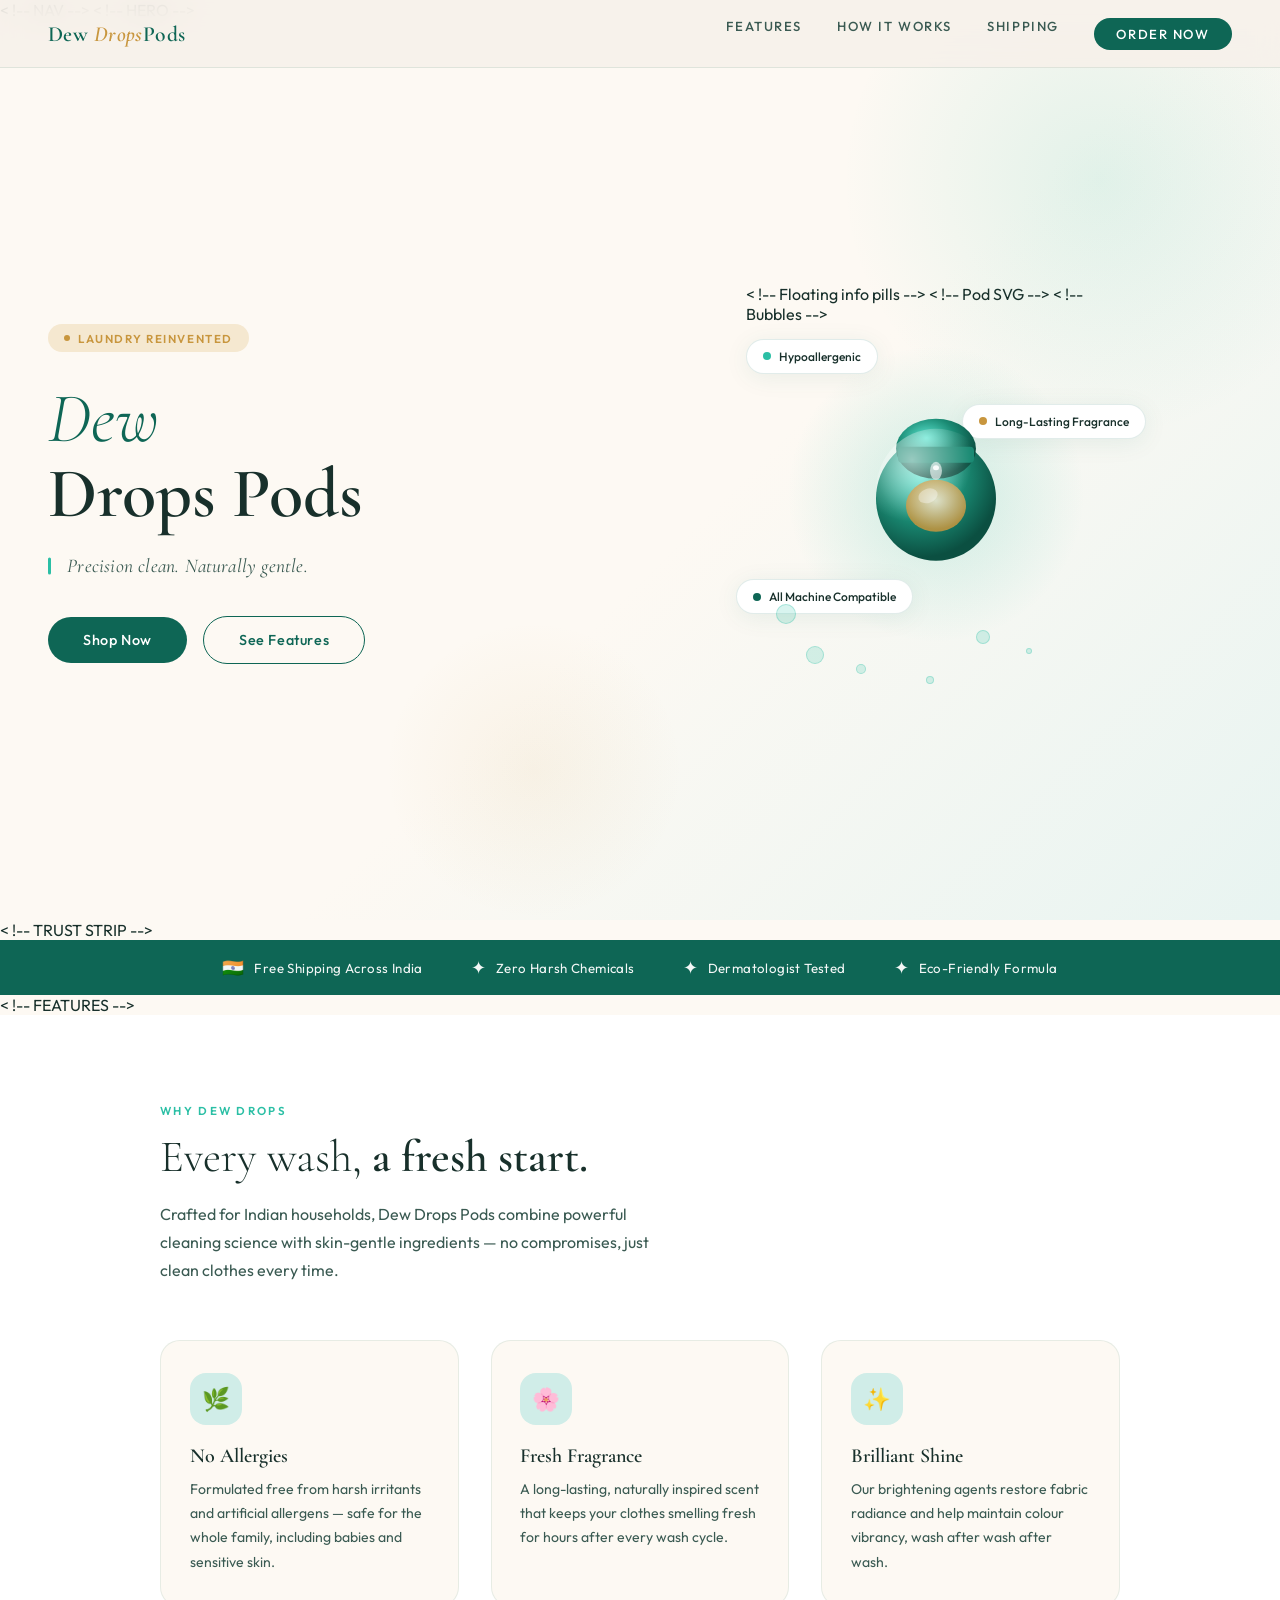
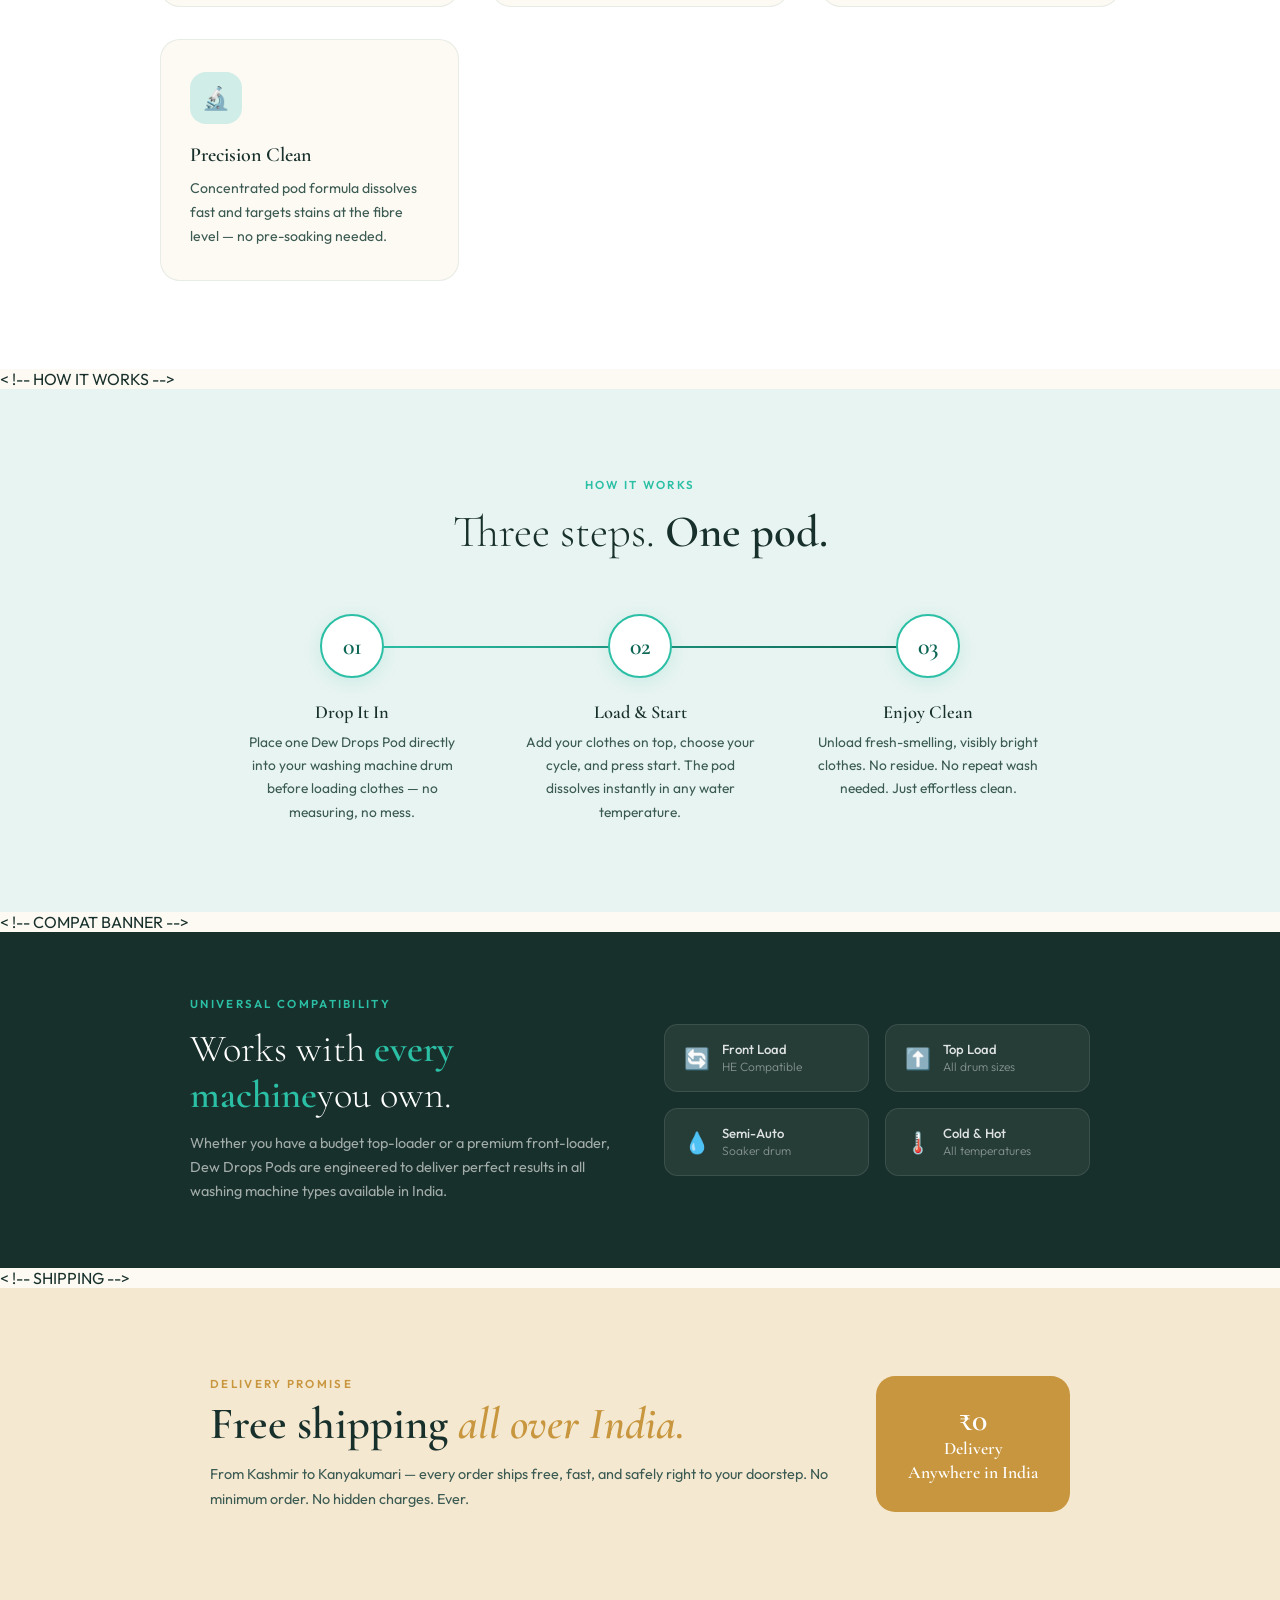
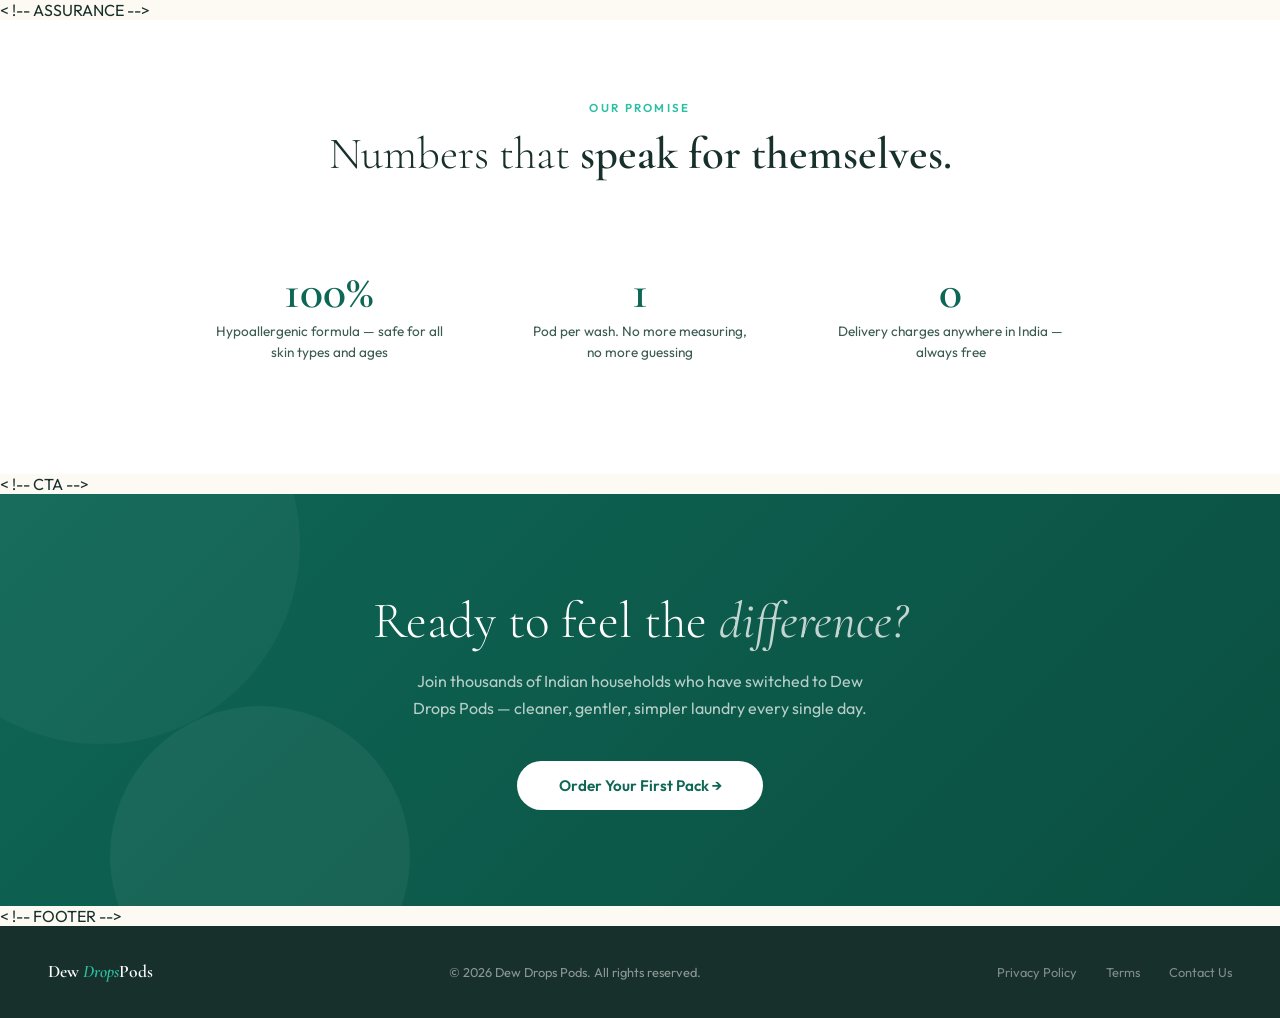
==== index_old.html @ c80f3c44 "feat: initial commit" ====
<!DOCTYPE html>
<html lang="en">

<head>
    <meta charset="UTF-8" />
    <meta name="viewport" content="width=device-width, initial-scale=1.0" />
    <title>Dew Drops Pods — Precision Clean. Naturally Gentle.</title>
    <link rel="preconnect" href="https://fonts.googleapis.com" />
    <link rel="preconnect" href="https://fonts.gstatic.com" crossorigin />
    <link
        href="https://fonts.googleapis.com/css2?family=Cormorant+Garamond:ital,wght@0,300;0,400;0,600;1,300;1,400&family=Outfit:wght@300;400;500;600&display=swap"
        rel="stylesheet" />
    <style>
        *,
        *::before,
        *::after {
            box-sizing: border-box;
            margin: 0;
            padding: 0;
        }

        :root {
            --teal: #0e6655;
            --teal-mid: #1a8a73;
            --teal-lt: #d0ede8;
            --aqua: #2bbfa5;
            --cream: #f6f1ea;
            --warm: #fdf9f3;
            --gold: #c8963e;
            --gold-lt: #f5e8d0;
            --ink: #18302b;
            --ink-mid: #3a5a52;
            --mist: #e8f4f1;
            --white: #ffffff;
            --serif: 'Cormorant Garamond', Georgia, serif;
            --sans: 'Outfit', sans-serif;
        }

        html {
            scroll-behavior: smooth;
        }

        body {
            font-family: var(--sans);
            background: var(--warm);
            color: var(--ink);
            overflow-x: hidden;
        }

        /* ── NAV ── */
        nav {
            position: fixed;
            top: 0;
            left: 0;
            right: 0;
            z-index: 100;
            display: flex;
            align-items: center;
            justify-content: space-between;
            padding: 1.1rem 3rem;
            background: rgba(246, 241, 234, 0.88);
            backdrop-filter: blur(14px);
            border-bottom: 1px solid rgba(14, 102, 85, 0.1);
        }

        .nav-logo {
            font-family: var(--serif);
            font-size: 1.35rem;
            font-weight: 600;
            color: var(--teal);
            letter-spacing: 0.02em;
        }

        .nav-logo span {
            color: var(--gold);
            font-style: italic;
        }

        .nav-links {
            display: flex;
            gap: 2.2rem;
        }

        .nav-links a {
            font-size: 0.82rem;
            font-weight: 500;
            letter-spacing: 0.12em;
            text-transform: uppercase;
            color: var(--ink-mid);
            text-decoration: none;
            transition: color 0.2s;
        }

        .nav-links a:hover {
            color: var(--teal);
        }

        .nav-cta {
            background: var(--teal);
            color: var(--white) !important;
            padding: 0.5rem 1.4rem;
            border-radius: 2rem;
            transition: background 0.2s !important;
        }

        .nav-cta:hover {
            background: var(--teal-mid) !important;
            color: var(--white) !important;
        }

        /* ── HERO ── */
        .hero {
            min-height: 100vh;
            display: grid;
            grid-template-columns: 1fr 1fr;
            align-items: center;
            padding: 7rem 3rem 4rem;
            position: relative;
            overflow: hidden;
            background: linear-gradient(135deg, var(--warm) 55%, var(--mist) 100%);
        }

        .hero-bg-circle {
            position: absolute;
            border-radius: 50%;
            pointer-events: none;
        }

        .hero-bg-circle.c1 {
            width: 520px;
            height: 520px;
            right: -80px;
            top: -100px;
            background: radial-gradient(circle, rgba(43, 191, 165, 0.13) 0%, transparent 70%);
        }

        .hero-bg-circle.c2 {
            width: 300px;
            height: 300px;
            left: 30%;
            bottom: 0;
            background: radial-gradient(circle, rgba(200, 150, 62, 0.08) 0%, transparent 70%);
        }

        .hero-left {
            z-index: 2;
        }

        .hero-badge {
            display: inline-flex;
            align-items: center;
            gap: 0.5rem;
            background: var(--gold-lt);
            color: var(--gold);
            font-size: 0.72rem;
            font-weight: 600;
            letter-spacing: 0.14em;
            text-transform: uppercase;
            padding: 0.4rem 1rem;
            border-radius: 2rem;
            margin-bottom: 1.8rem;
        }

        .hero-badge::before {
            content: '';
            display: block;
            width: 6px;
            height: 6px;
            border-radius: 50%;
            background: var(--gold);
        }

        .hero-title {
            font-family: var(--serif);
            font-size: clamp(3.4rem, 5.5vw, 5rem);
            font-weight: 300;
            line-height: 1.07;
            color: var(--ink);
            margin-bottom: 0.5rem;
        }

        .hero-title em {
            font-style: italic;
            color: var(--teal);
        }

        .hero-title .brand-word {
            display: block;
            font-weight: 600;
            color: var(--ink);
        }

        .hero-tagline {
            font-family: var(--serif);
            font-size: 1.22rem;
            font-style: italic;
            color: var(--ink-mid);
            margin: 1.4rem 0 2.4rem;
            letter-spacing: 0.01em;
            position: relative;
            padding-left: 1.2rem;
        }

        .hero-tagline::before {
            content: '';
            position: absolute;
            left: 0;
            top: 50%;
            transform: translateY(-50%);
            width: 3px;
            height: 70%;
            background: var(--aqua);
            border-radius: 2px;
        }

        .hero-actions {
            display: flex;
            gap: 1rem;
            align-items: center;
            flex-wrap: wrap;
        }

        .btn-primary {
            background: var(--teal);
            color: var(--white);
            padding: 0.85rem 2.2rem;
            border-radius: 3rem;
            font-size: 0.9rem;
            font-weight: 500;
            letter-spacing: 0.04em;
            text-decoration: none;
            border: none;
            cursor: pointer;
            transition: background 0.22s, transform 0.18s;
            display: inline-block;
        }

        .btn-primary:hover {
            background: var(--teal-mid);
            transform: translateY(-2px);
        }

        .btn-outline {
            background: transparent;
            color: var(--teal);
            padding: 0.85rem 2.2rem;
            border-radius: 3rem;
            font-size: 0.9rem;
            font-weight: 500;
            letter-spacing: 0.04em;
            text-decoration: none;
            border: 1.5px solid var(--teal);
            cursor: pointer;
            transition: background 0.22s, color 0.22s;
            display: inline-block;
        }

        .btn-outline:hover {
            background: var(--teal);
            color: var(--white);
        }

        /* Pod visual */
        .hero-right {
            z-index: 2;
            display: flex;
            justify-content: center;
            align-items: center;
            position: relative;
        }

        .pod-scene {
            position: relative;
            width: 380px;
            height: 420px;
        }

        .pod-glow {
            position: absolute;
            width: 300px;
            height: 300px;
            left: 50%;
            top: 50%;
            transform: translate(-50%, -50%);
            background: radial-gradient(circle, rgba(43, 191, 165, 0.22) 0%, transparent 70%);
            border-radius: 50%;
            animation: pulseGlow 3.5s ease-in-out infinite;
        }

        @keyframes pulseGlow {

            0%,
            100% {
                transform: translate(-50%, -50%) scale(1);
                opacity: 0.7;
            }

            50% {
                transform: translate(-50%, -50%) scale(1.15);
                opacity: 1;
            }
        }

        .pod-main {
            position: absolute;
            left: 50%;
            top: 50%;
            transform: translate(-50%, -52%);
            width: 160px;
            height: 160px;
            animation: floatPod 4s ease-in-out infinite;
        }

        @keyframes floatPod {

            0%,
            100% {
                transform: translate(-50%, -52%) translateY(0);
            }

            50% {
                transform: translate(-50%, -52%) translateY(-16px);
            }
        }

        /* SVG pod */
        .pod-svg {
            width: 160px;
            height: 160px;
        }

        /* Bubbles */
        .bubble {
            position: absolute;
            border-radius: 50%;
            background: rgba(43, 191, 165, 0.18);
            border: 1px solid rgba(43, 191, 165, 0.3);
            animation: rise linear infinite;
        }

        @keyframes rise {
            0% {
                transform: translateY(0) scale(1);
                opacity: 0.7;
            }

            100% {
                transform: translateY(-280px) scale(0.3);
                opacity: 0;
            }
        }

        .b1 {
            width: 18px;
            height: 18px;
            left: 60px;
            bottom: 40px;
            animation-duration: 3.8s;
            animation-delay: 0s;
        }

        .b2 {
            width: 10px;
            height: 10px;
            left: 110px;
            bottom: 30px;
            animation-duration: 4.5s;
            animation-delay: 1.1s;
        }

        .b3 {
            width: 14px;
            height: 14px;
            left: 230px;
            bottom: 60px;
            animation-duration: 3.2s;
            animation-delay: 0.6s;
        }

        .b4 {
            width: 8px;
            height: 8px;
            left: 180px;
            bottom: 20px;
            animation-duration: 5s;
            animation-delay: 1.8s;
        }

        .b5 {
            width: 20px;
            height: 20px;
            left: 30px;
            bottom: 80px;
            animation-duration: 4.1s;
            animation-delay: 2.3s;
        }

        .b6 {
            width: 6px;
            height: 6px;
            left: 280px;
            bottom: 50px;
            animation-duration: 3.6s;
            animation-delay: 0.4s;
        }

        /* Floating pills */
        .hero-pill {
            position: absolute;
            background: var(--white);
            border: 1px solid rgba(14, 102, 85, 0.12);
            border-radius: 1.5rem;
            padding: 0.55rem 1rem;
            display: flex;
            align-items: center;
            gap: 0.5rem;
            font-size: 0.75rem;
            font-weight: 500;
            color: var(--ink);
            box-shadow: 0 4px 24px rgba(14, 102, 85, 0.08);
            white-space: nowrap;
            animation: floatPill 5s ease-in-out infinite;
        }

        @keyframes floatPill {

            0%,
            100% {
                transform: translateY(0);
            }

            50% {
                transform: translateY(-8px);
            }
        }

        .hero-pill .dot {
            width: 8px;
            height: 8px;
            border-radius: 50%;
            flex-shrink: 0;
        }

        .pill-1 {
            top: 55px;
            left: 0;
            animation-delay: 0s;
        }

        .pill-2 {
            top: 120px;
            right: -20px;
            animation-delay: 1.5s;
        }

        .pill-3 {
            bottom: 90px;
            left: -10px;
            animation-delay: 0.8s;
        }

        /* ── TRUST STRIP ── */
        .trust-strip {
            background: var(--teal);
            color: var(--white);
            padding: 1rem 3rem;
            display: flex;
            align-items: center;
            justify-content: center;
            gap: 3rem;
            flex-wrap: wrap;
        }

        .trust-item {
            display: flex;
            align-items: center;
            gap: 0.6rem;
            font-size: 0.83rem;
            font-weight: 400;
            letter-spacing: 0.03em;
            opacity: 0.95;
        }

        .trust-icon {
            font-size: 1.1rem;
        }

        /* ── SECTION BASE ── */
        section {
            padding: 5.5rem 3rem;
        }

        .section-label {
            font-size: 0.72rem;
            font-weight: 600;
            letter-spacing: 0.2em;
            text-transform: uppercase;
            color: var(--aqua);
            margin-bottom: 0.9rem;
        }

        .section-title {
            font-family: var(--serif);
            font-size: clamp(2rem, 3.5vw, 3rem);
            font-weight: 300;
            line-height: 1.15;
            color: var(--ink);
            margin-bottom: 1rem;
        }

        .section-title strong {
            font-weight: 600;
        }

        .section-sub {
            font-size: 1rem;
            color: var(--ink-mid);
            line-height: 1.75;
            max-width: 520px;
        }

        .text-center {
            text-align: center;
        }

        .mx-auto {
            margin-left: auto;
            margin-right: auto;
        }

        /* ── FEATURES ── */
        .features {
            background: var(--white);
        }

        .features-grid {
            display: grid;
            grid-template-columns: repeat(auto-fit, minmax(240px, 1fr));
            gap: 2rem;
            margin-top: 3.5rem;
        }

        .feat-card {
            background: var(--warm);
            border: 1px solid rgba(14, 102, 85, 0.09);
            border-radius: 1.25rem;
            padding: 2rem 1.8rem;
            transition: transform 0.22s, box-shadow 0.22s;
        }

        .feat-card:hover {
            transform: translateY(-6px);
            box-shadow: 0 16px 40px rgba(14, 102, 85, 0.1);
        }

        .feat-icon-wrap {
            width: 52px;
            height: 52px;
            border-radius: 1rem;
            background: var(--teal-lt);
            display: flex;
            align-items: center;
            justify-content: center;
            margin-bottom: 1.2rem;
            font-size: 1.4rem;
        }

        .feat-title {
            font-family: var(--serif);
            font-size: 1.25rem;
            font-weight: 600;
            color: var(--ink);
            margin-bottom: 0.55rem;
        }

        .feat-desc {
            font-size: 0.88rem;
            color: var(--ink-mid);
            line-height: 1.72;
        }

        /* ── HOW IT WORKS ── */
        .how {
            background: var(--mist);
        }

        .steps {
            display: grid;
            grid-template-columns: repeat(3, 1fr);
            gap: 1.5rem;
            margin-top: 3.5rem;
            position: relative;
        }

        .steps::before {
            content: '';
            position: absolute;
            top: 32px;
            left: calc(16.66% + 16px);
            right: calc(16.66% + 16px);
            height: 1.5px;
            background: linear-gradient(90deg, var(--aqua), var(--teal));
            z-index: 0;
        }

        .step {
            text-align: center;
            position: relative;
            z-index: 1;
            padding: 0 1rem;
        }

        .step-num {
            width: 64px;
            height: 64px;
            border-radius: 50%;
            background: var(--white);
            border: 2px solid var(--aqua);
            display: flex;
            align-items: center;
            justify-content: center;
            margin: 0 auto 1.4rem;
            font-family: var(--serif);
            font-size: 1.5rem;
            font-weight: 600;
            color: var(--teal);
            box-shadow: 0 4px 18px rgba(43, 191, 165, 0.15);
        }

        .step-title {
            font-family: var(--serif);
            font-size: 1.15rem;
            font-weight: 600;
            color: var(--ink);
            margin-bottom: 0.5rem;
        }

        .step-desc {
            font-size: 0.86rem;
            color: var(--ink-mid);
            line-height: 1.7;
        }

        /* ── COMPAT BANNER ── */
        .compat {
            background: var(--ink);
            color: var(--white);
            padding: 4rem 3rem;
        }

        .compat-inner {
            max-width: 900px;
            margin: 0 auto;
            display: grid;
            grid-template-columns: 1fr 1fr;
            align-items: center;
            gap: 3rem;
        }

        .compat-title {
            font-family: var(--serif);
            font-size: clamp(1.8rem, 3vw, 2.6rem);
            font-weight: 300;
            line-height: 1.2;
            margin-bottom: 0.8rem;
        }

        .compat-title strong {
            color: var(--aqua);
            font-weight: 600;
        }

        .compat-sub {
            font-size: 0.9rem;
            color: rgba(255, 255, 255, 0.6);
            line-height: 1.7;
        }

        .machine-list {
            display: grid;
            grid-template-columns: 1fr 1fr;
            gap: 1rem;
        }

        .machine-item {
            background: rgba(255, 255, 255, 0.06);
            border: 1px solid rgba(255, 255, 255, 0.1);
            border-radius: 0.85rem;
            padding: 1rem 1.2rem;
            display: flex;
            align-items: center;
            gap: 0.75rem;
        }

        .machine-ico {
            font-size: 1.3rem;
        }

        .machine-name {
            font-size: 0.82rem;
            font-weight: 500;
            color: rgba(255, 255, 255, 0.85);
            line-height: 1.35;
        }

        .machine-name small {
            display: block;
            font-weight: 300;
            font-size: 0.75rem;
            color: rgba(255, 255, 255, 0.45);
        }

        /* ── SHIPPING ── */
        .shipping {
            background: var(--gold-lt);
        }

        .shipping-inner {
            max-width: 860px;
            margin: 0 auto;
            display: grid;
            grid-template-columns: 1fr auto;
            align-items: center;
            gap: 2rem;
        }

        .ship-label {
            font-size: 0.72rem;
            font-weight: 600;
            letter-spacing: 0.2em;
            text-transform: uppercase;
            color: var(--gold);
            margin-bottom: 0.5rem;
        }

        .ship-title {
            font-family: var(--serif);
            font-size: clamp(1.8rem, 3.5vw, 2.8rem);
            font-weight: 600;
            color: var(--ink);
            line-height: 1.15;
            margin-bottom: 0.7rem;
        }

        .ship-title span {
            color: var(--gold);
            font-style: italic;
        }

        .ship-desc {
            font-size: 0.9rem;
            color: var(--ink-mid);
            line-height: 1.7;
        }

        .ship-badge {
            background: var(--gold);
            color: var(--white);
            font-family: var(--serif);
            font-size: 1.1rem;
            font-weight: 600;
            padding: 1.6rem 2rem;
            border-radius: 1.2rem;
            text-align: center;
            white-space: nowrap;
            line-height: 1.4;
        }

        .ship-badge .big {
            font-size: 2rem;
            display: block;
            line-height: 1.1;
        }

        /* ── TESTIMONIAL-STYLE ASSURANCE ── */
        .assurance {
            background: var(--white);
            padding: 5rem 3rem;
        }

        .assurance-grid {
            display: grid;
            grid-template-columns: repeat(3, 1fr);
            gap: 2rem;
            margin-top: 3.5rem;
            max-width: 900px;
            margin-left: auto;
            margin-right: auto;
        }

        .assure-item {
            text-align: center;
            padding: 2rem 1.5rem;
        }

        .assure-num {
            font-family: var(--serif);
            font-size: 3rem;
            font-weight: 600;
            color: var(--teal);
            line-height: 1;
            margin-bottom: 0.3rem;
        }

        .assure-label {
            font-size: 0.85rem;
            color: var(--ink-mid);
            line-height: 1.5;
        }

        .assure-divider {
            width: 1px;
            background: rgba(14, 102, 85, 0.12);
            margin: auto;
        }

        /* ── CTA ── */
        .cta-section {
            background: linear-gradient(135deg, var(--teal) 0%, #0b4f41 100%);
            padding: 6rem 3rem;
            text-align: center;
            position: relative;
            overflow: hidden;
        }

        .cta-bg {
            position: absolute;
            border-radius: 50%;
            pointer-events: none;
        }

        .cta-bg.b1 {
            width: 400px;
            height: 400px;
            top: -150px;
            left: -100px;
            background: rgba(255, 255, 255, 0.04);
        }

        .cta-bg.b2 {
            width: 300px;
            height: 300px;
            bottom: -100px;
            right: -60px;
            background: rgba(255, 255, 255, 0.05);
        }

        .cta-section h2 {
            font-family: var(--serif);
            font-size: clamp(2rem, 4vw, 3.2rem);
            font-weight: 300;
            color: var(--white);
            margin-bottom: 1rem;
            position: relative;
        }

        .cta-section h2 em {
            font-style: italic;
            font-weight: 400;
            color: rgba(255, 255, 255, 0.75);
        }

        .cta-section p {
            font-size: 1rem;
            color: rgba(255, 255, 255, 0.7);
            max-width: 480px;
            margin: 0 auto 2.4rem;
            line-height: 1.7;
            position: relative;
        }

        .btn-white {
            background: var(--white);
            color: var(--teal);
            padding: 0.95rem 2.6rem;
            border-radius: 3rem;
            font-size: 0.95rem;
            font-weight: 600;
            text-decoration: none;
            display: inline-block;
            transition: transform 0.2s, box-shadow 0.2s;
            position: relative;
        }

        .btn-white:hover {
            transform: translateY(-3px);
            box-shadow: 0 12px 36px rgba(0, 0, 0, 0.18);
        }

        /* ── FOOTER ── */
        footer {
            background: var(--ink);
            color: rgba(255, 255, 255, 0.5);
            padding: 2.2rem 3rem;
            display: flex;
            align-items: center;
            justify-content: space-between;
            flex-wrap: wrap;
            gap: 1rem;
            font-size: 0.8rem;
        }

        footer .foot-logo {
            font-family: var(--serif);
            font-size: 1.1rem;
            font-weight: 600;
            color: var(--white);
        }

        footer .foot-logo span {
            color: var(--aqua);
            font-style: italic;
        }

        footer .foot-links {
            display: flex;
            gap: 1.8rem;
        }

        footer .foot-links a {
            color: rgba(255, 255, 255, 0.45);
            text-decoration: none;
            transition: color 0.2s;
        }

        footer .foot-links a:hover {
            color: var(--white);
        }

        /* ── SCROLL FADE IN ── */
        .reveal {
            opacity: 0;
            transform: translateY(28px);
            transition: opacity 0.65s ease, transform 0.65s ease;
        }

        .reveal.visible {
            opacity: 1;
            transform: translateY(0);
        }

        /* ── RESPONSIVE ── */
        @media (max-width: 900px) {
            nav {
                padding: 1rem 1.5rem;
            }

            .nav-links {
                display: none;
            }

            .hero {
                grid-template-columns: 1fr;
                padding: 6rem 1.5rem 3rem;
                text-align: center;
            }

            .hero-tagline::before {
                display: none;
            }

            .hero-tagline {
                padding-left: 0;
            }

            .hero-actions {
                justify-content: center;
            }

            .hero-right {
                margin-top: 2.5rem;
            }

            .pod-scene {
                width: 280px;
                height: 300px;
            }

            .pill-1,
            .pill-2,
            .pill-3 {
                display: none;
            }

            section {
                padding: 4rem 1.5rem;
            }

            .steps {
                grid-template-columns: 1fr;
            }

            .steps::before {
                display: none;
            }

            .compat-inner {
                grid-template-columns: 1fr;
            }

            .shipping-inner {
                grid-template-columns: 1fr;
                text-align: center;
            }

            .ship-badge {
                margin: 0 auto;
            }

            .assurance-grid {
                grid-template-columns: 1fr;
            }

            .assure-divider {
                width: 60px;
                height: 1px;
            }

            footer {
                flex-direction: column;
                text-align: center;
            }

            .foot-links {
                flex-wrap: wrap;
                justify-content: center;
            }
        }
    </style>
</head>

<body>
    < !-- NAV -->
        <nav>
            <div class="nav-logo">Dew <span>Drops</span>Pods</div>
            <div class="nav-links"><a href="#features">Features</a><a href="#how">How It Works</a><a
                    href="#shipping">Shipping</a><a href="#cta" class="nav-cta">Order Now</a></div>
        </nav>
        < !-- HERO -->
            <section class="hero">
                <div class="hero-bg-circle c1"></div>
                <div class="hero-bg-circle c2"></div>
                <div class="hero-left">
                    <div class="hero-badge">Laundry Reinvented</div>
                    <h1 class="hero-title"><em>Dew</em><span class="brand-word">Drops Pods</span></h1>
                    <p class="hero-tagline">Precision clean. Naturally gentle.</p>
                    <div class="hero-actions"><a href="#cta" class="btn-primary">Shop Now</a><a href="#features"
                            class="btn-outline">See Features</a></div>
                </div>
                <div class="hero-right">
                    <div class="pod-scene">
                        <div class="pod-glow"></div>
                        < !-- Floating info pills -->
                            <div class="hero-pill pill-1">
                                <div class="dot" style="background:#2bbfa5;"></div>Hypoallergenic
                            </div>
                            <div class="hero-pill pill-2">
                                <div class="dot" style="background:#c8963e;"></div>Long-Lasting Fragrance
                            </div>
                            <div class="hero-pill pill-3">
                                <div class="dot" style="background:#0e6655;"></div>All Machine Compatible
                            </div>
                            < !-- Pod SVG -->
                                <div class="pod-main"><svg class="pod-svg" viewBox="0 0 160 160"
                                        xmlns="http://www.w3.org/2000/svg">
                                        <defs>
                                            <radialGradient id="podGrad" cx="38%" cy="32%" r="65%">
                                                <stop offset="0%" stop-color="#5ce6d1" />
                                                <stop offset="55%" stop-color="#1a8a73" />
                                                <stop offset="100%" stop-color="#0b4f41" />
                                            </radialGradient>
                                            <radialGradient id="podShine" cx="30%" cy="25%" r="50%">
                                                <stop offset="0%" stop-color="rgba(255,255,255,0.55)" />
                                                <stop offset="100%" stop-color="rgba(255,255,255,0)" />
                                            </radialGradient>
                                            <radialGradient id="liquidGrad" cx="50%" cy="40%" r="55%">
                                                <stop offset="0%" stop-color="#f5e8d0" />
                                                <stop offset="100%" stop-color="#c8963e" />
                                            </radialGradient>
                                        </defs>
                                        < !-- Pod body -->
                                            <ellipse cx="80" cy="88" rx="60" ry="62" fill="url(#podGrad)" />
                                            < !-- Pod top dome -->
                                                <ellipse cx="80" cy="38" rx="40" ry="30" fill="url(#podGrad)" />
                                                < !-- Pod neck -->
                                                    <rect x="42" y="36" width="76" height="16" rx="4" fill="#1a8a73" />
                                                    < !-- Shine overlay -->
                                                        <ellipse cx="80" cy="80" rx="60" ry="62"
                                                            fill="url(#podShine)" />
                                                        < !-- Liquid window -->
                                                            <ellipse cx="80" cy="95" rx="30" ry="26"
                                                                fill="url(#liquidGrad)" opacity="0.85" />
                                                            < !-- Liquid shine -->
                                                                <ellipse cx="72" cy="85" rx="10" ry="7"
                                                                    fill="rgba(255,255,255,0.35)"
                                                                    transform="rotate(-20,72,85)" />
                                                                < !-- Dew drop logo mark -->
                                                                    <ellipse cx="80" cy="60" rx="6" ry="9"
                                                                        fill="rgba(255,255,255,0.6)" />
                                                                    <ellipse cx="80" cy="57" rx="3" ry="2.5"
                                                                        fill="rgba(255,255,255,0.9)" />
                                    </svg></div>
                                < !-- Bubbles -->
                                    <div class="bubble b1"></div>
                                    <div class="bubble b2"></div>
                                    <div class="bubble b3"></div>
                                    <div class="bubble b4"></div>
                                    <div class="bubble b5"></div>
                                    <div class="bubble b6"></div>
                    </div>
                </div>
            </section>
            < !-- TRUST STRIP -->
                <div class="trust-strip">
                    <div class="trust-item"><span class="trust-icon">🇮🇳</span>Free Shipping Across India </div>
                    <div class="trust-item"><span class="trust-icon">✦</span>Zero Harsh Chemicals </div>
                    <div class="trust-item"><span class="trust-icon">✦</span>Dermatologist Tested </div>
                    <div class="trust-item"><span class="trust-icon">✦</span>Eco-Friendly Formula </div>
                </div>
                < !-- FEATURES -->
                    <section class="features" id="features">
                        <div style="max-width:960px; margin:0 auto;">
                            <p class="section-label reveal">Why Dew Drops</p>
                            <h2 class="section-title reveal">Every wash,
                                <strong>a fresh start.</strong>
                            </h2>
                            <p class="section-sub reveal">Crafted for Indian households,
                                Dew Drops Pods combine powerful cleaning science with skin-gentle ingredients — no
                                compromises,
                                just clean clothes every time.</p>
                            <div class="features-grid">
                                <div class="feat-card reveal">
                                    <div class="feat-icon-wrap">🌿</div>
                                    <div class="feat-title">No Allergies</div>
                                    <p class="feat-desc">Formulated free from harsh irritants and artificial
                                        allergens — safe for the whole family,
                                        including babies and sensitive skin.</p>
                                </div>
                                <div class="feat-card reveal">
                                    <div class="feat-icon-wrap">🌸</div>
                                    <div class="feat-title">Fresh Fragrance</div>
                                    <p class="feat-desc">A long-lasting,
                                        naturally inspired scent that keeps your clothes smelling fresh for hours
                                        after every wash cycle.</p>
                                </div>
                                <div class="feat-card reveal">
                                    <div class="feat-icon-wrap">✨</div>
                                    <div class="feat-title">Brilliant Shine</div>
                                    <p class="feat-desc">Our brightening agents restore fabric radiance and help
                                        maintain colour vibrancy,
                                        wash after wash after wash.</p>
                                </div>
                                <div class="feat-card reveal">
                                    <div class="feat-icon-wrap">🔬</div>
                                    <div class="feat-title">Precision Clean</div>
                                    <p class="feat-desc">Concentrated pod formula dissolves fast and targets stains
                                        at the fibre level — no pre-soaking needed.</p>
                                </div>
                            </div>
                        </div>
                    </section>
                    < !-- HOW IT WORKS -->
                        <section class="how" id="how">
                            <div style="max-width:840px; margin:0 auto;">
                                <p class="section-label text-center reveal">How It Works</p>
                                <h2 class="section-title text-center reveal">Three steps. <strong>One pod.</strong>
                                </h2>
                                <div class="steps">
                                    <div class="step reveal">
                                        <div class="step-num">01</div>
                                        <div class="step-title">Drop It In</div>
                                        <p class="step-desc">Place one Dew Drops Pod directly into your washing
                                            machine drum before loading clothes — no measuring,
                                            no mess.</p>
                                    </div>
                                    <div class="step reveal">
                                        <div class="step-num">02</div>
                                        <div class="step-title">Load & Start</div>
                                        <p class="step-desc">Add your clothes on top,
                                            choose your cycle,
                                            and press start. The pod dissolves instantly in any water temperature.
                                        </p>
                                    </div>
                                    <div class="step reveal">
                                        <div class="step-num">03</div>
                                        <div class="step-title">Enjoy Clean</div>
                                        <p class="step-desc">Unload fresh-smelling,
                                            visibly bright clothes. No residue. No repeat wash needed. Just
                                            effortless clean.</p>
                                    </div>
                                </div>
                            </div>
                        </section>
                        < !-- COMPAT BANNER -->
                            <div class="compat">
                                <div class="compat-inner">
                                    <div class="reveal">
                                        <p class="section-label" style="color:var(--aqua);">Universal Compatibility
                                        </p>
                                        <h2 class="compat-title">Works with <strong>every machine</strong>you own.
                                        </h2>
                                        <p class="compat-sub">Whether you have a budget top-loader or a premium
                                            front-loader,
                                            Dew Drops Pods are engineered to deliver perfect results in all washing
                                            machine types available in India.</p>
                                    </div>
                                    <div class="machine-list reveal">
                                        <div class="machine-item"><span class="machine-ico">🔄</span>
                                            <div class="machine-name">Front Load<small>HE Compatible</small></div>
                                        </div>
                                        <div class="machine-item"><span class="machine-ico">⬆️</span>
                                            <div class="machine-name">Top Load<small>All drum sizes</small></div>
                                        </div>
                                        <div class="machine-item"><span class="machine-ico">💧</span>
                                            <div class="machine-name">Semi-Auto<small>Soaker drum</small></div>
                                        </div>
                                        <div class="machine-item"><span class="machine-ico">🌡️</span>
                                            <div class="machine-name">Cold & Hot<small>All temperatures</small>
                                            </div>
                                        </div>
                                    </div>
                                </div>
                            </div>
                            < !-- SHIPPING -->
                                <section class="shipping" id="shipping">
                                    <div class="shipping-inner reveal">
                                        <div>
                                            <p class="ship-label">Delivery Promise</p>
                                            <h2 class="ship-title">Free shipping <span>all over India.</span></h2>
                                            <p class="ship-desc">From Kashmir to Kanyakumari — every order ships
                                                free,
                                                fast,
                                                and safely right to your doorstep. No minimum order. No hidden
                                                charges. Ever.</p>
                                        </div>
                                        <div class="ship-badge"><span class="big">₹0</span>Delivery<br />Anywhere in
                                            India </div>
                                    </div>
                                </section>
                                < !-- ASSURANCE -->
                                    <section class="assurance">
                                        <p class="section-label text-center reveal">Our Promise</p>
                                        <h2 class="section-title text-center reveal">Numbers that <strong>speak for
                                                themselves.</strong></h2>
                                        <div class="assurance-grid">
                                            <div class="assure-item reveal">
                                                <div class="assure-num">100%</div>
                                                <div class="assure-label">Hypoallergenic formula — safe for all skin
                                                    types and ages</div>
                                            </div>
                                            <div class="assure-item reveal">
                                                <div class="assure-num">1</div>
                                                <div class="assure-label">Pod per wash. No more measuring,
                                                    no more guessing</div>
                                            </div>
                                            <div class="assure-item reveal">
                                                <div class="assure-num">0</div>
                                                <div class="assure-label">Delivery charges anywhere in India —
                                                    always free</div>
                                            </div>
                                        </div>
                                    </section>
                                    < !-- CTA -->
                                        <section class="cta-section" id="cta">
                                            <div class="cta-bg b1"></div>
                                            <div class="cta-bg b2"></div>
                                            <h2 class="reveal">Ready to feel the <em>difference?</em></h2>
                                            <p class="reveal">Join thousands of Indian households who have switched
                                                to Dew Drops Pods — cleaner,
                                                gentler,
                                                simpler laundry every single day.</p><a href="#"
                                                class="btn-white reveal">Order Your First Pack →</a>
                                        </section>
                                        < !-- FOOTER -->
                                            <footer>
                                                <div class="foot-logo">Dew <span>Drops</span>Pods</div>
                                                <div>© 2026 Dew Drops Pods. All rights reserved.</div>
                                                <div class="foot-links"><a href="#">Privacy Policy</a><a
                                                        href="#">Terms</a><a href="#">Contact Us</a></div>
                                            </footer>
                                            <script>const observer = new IntersectionObserver((entries) => {
                                                    entries.forEach((e, i) => {
                                                        if (e.isIntersecting) {
                                                            setTimeout(() => e.target.classList.add('visible'), i * 60);
                                                            observer.unobserve(e.target);
                                                        }
                                                    });
                                                }

                                                    , {
                                                        threshold: 0.12
                                                    });

                                                document.querySelectorAll('.reveal').forEach(el => observer.observe(el));
                                            </script>
</body>

</html>
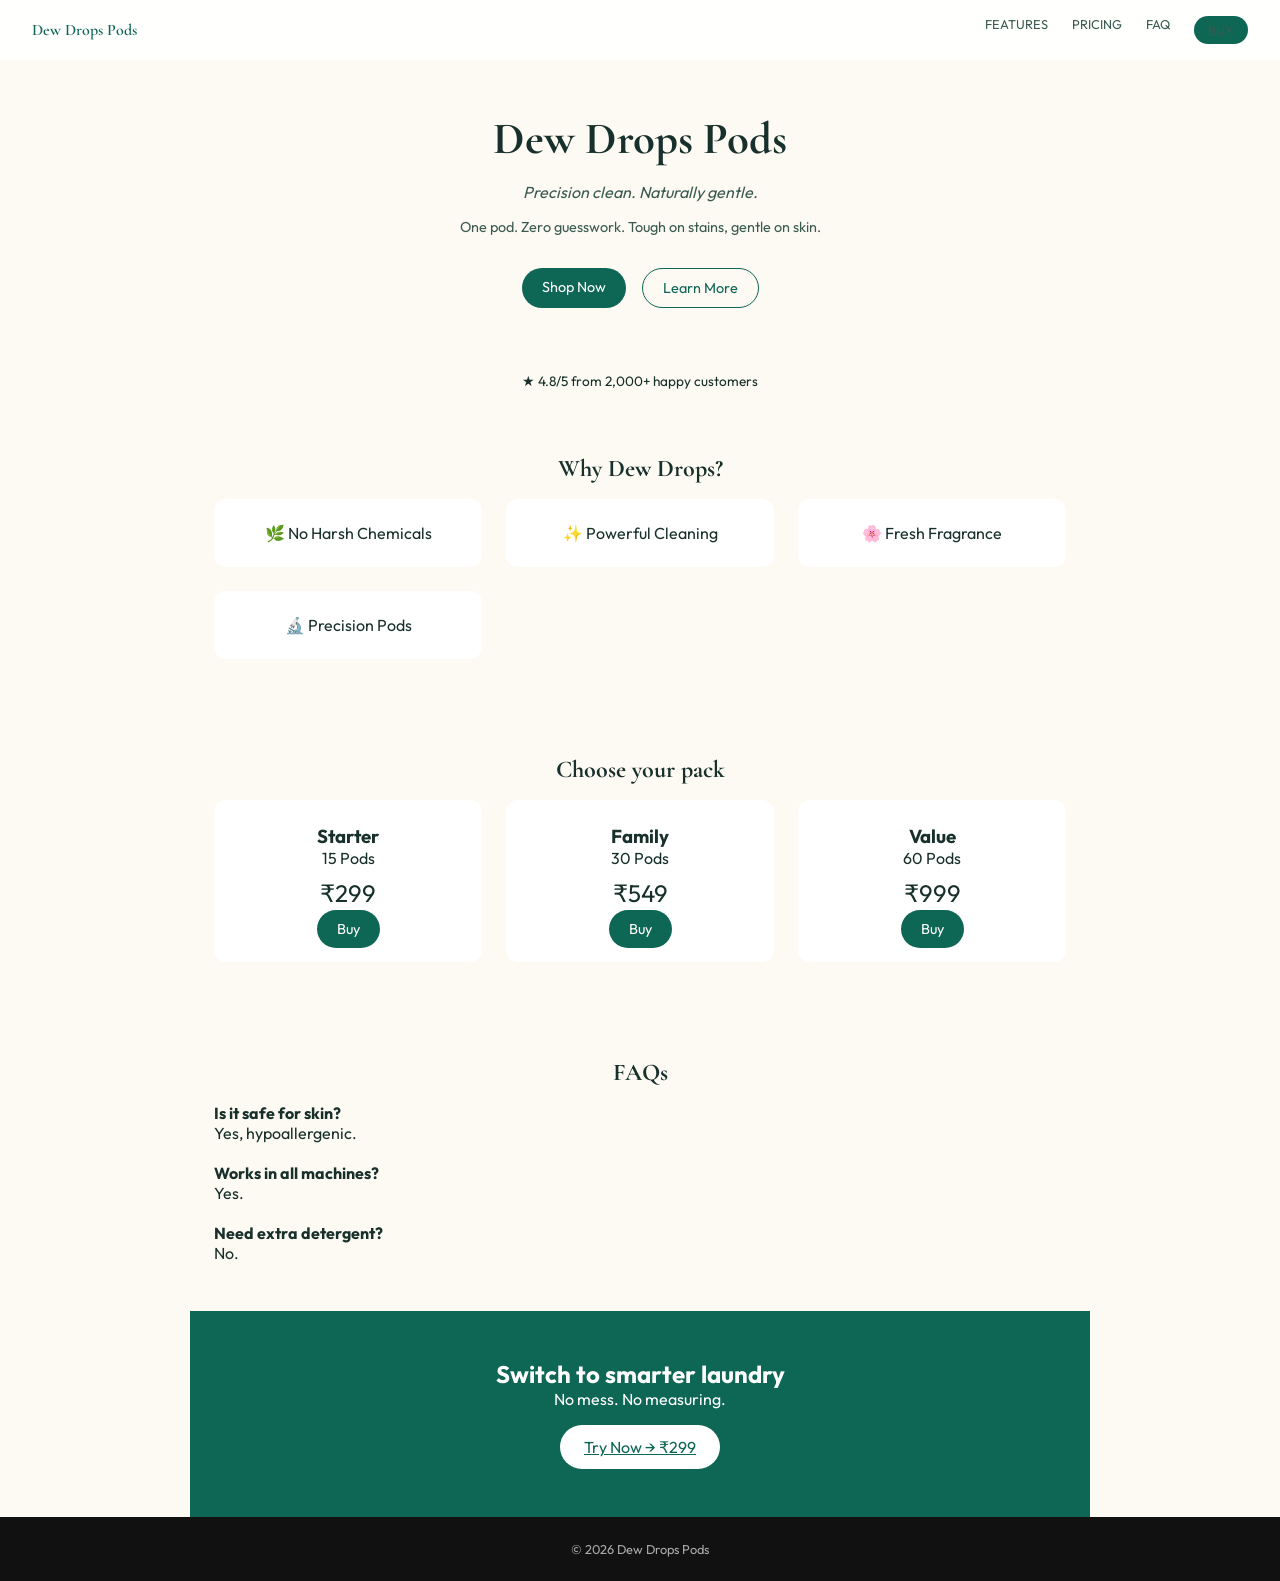
==== commit c74f539a: "feat: design changes" ====
--- a/index_old.html
+++ b/index_old.html
@@ -2,1297 +2,333 @@
 <html lang="en">
 
 <head>
-    <meta charset="UTF-8" />
-    <meta name="viewport" content="width=device-width, initial-scale=1.0" />
-    <title>Dew Drops Pods — Precision Clean. Naturally Gentle.</title>
-    <link rel="preconnect" href="https://fonts.googleapis.com" />
-    <link rel="preconnect" href="https://fonts.gstatic.com" crossorigin />
-    <link
-        href="https://fonts.googleapis.com/css2?family=Cormorant+Garamond:ital,wght@0,300;0,400;0,600;1,300;1,400&family=Outfit:wght@300;400;500;600&display=swap"
-        rel="stylesheet" />
-    <style>
-        *,
-        *::before,
-        *::after {
-            box-sizing: border-box;
-            margin: 0;
-            padding: 0;
-        }
-
-        :root {
-            --teal: #0e6655;
-            --teal-mid: #1a8a73;
-            --teal-lt: #d0ede8;
-            --aqua: #2bbfa5;
-            --cream: #f6f1ea;
-            --warm: #fdf9f3;
-            --gold: #c8963e;
-            --gold-lt: #f5e8d0;
-            --ink: #18302b;
-            --ink-mid: #3a5a52;
-            --mist: #e8f4f1;
-            --white: #ffffff;
-            --serif: 'Cormorant Garamond', Georgia, serif;
-            --sans: 'Outfit', sans-serif;
-        }
-
-        html {
-            scroll-behavior: smooth;
-        }
-
-        body {
-            font-family: var(--sans);
-            background: var(--warm);
-            color: var(--ink);
-            overflow-x: hidden;
-        }
-
-        /* ── NAV ── */
-        nav {
-            position: fixed;
-            top: 0;
-            left: 0;
-            right: 0;
-            z-index: 100;
-            display: flex;
-            align-items: center;
-            justify-content: space-between;
-            padding: 1.1rem 3rem;
-            background: rgba(246, 241, 234, 0.88);
-            backdrop-filter: blur(14px);
-            border-bottom: 1px solid rgba(14, 102, 85, 0.1);
-        }
-
-        .nav-logo {
-            font-family: var(--serif);
-            font-size: 1.35rem;
-            font-weight: 600;
-            color: var(--teal);
-            letter-spacing: 0.02em;
-        }
-
-        .nav-logo span {
-            color: var(--gold);
-            font-style: italic;
-        }
-
-        .nav-links {
-            display: flex;
-            gap: 2.2rem;
-        }
-
-        .nav-links a {
-            font-size: 0.82rem;
-            font-weight: 500;
-            letter-spacing: 0.12em;
-            text-transform: uppercase;
-            color: var(--ink-mid);
-            text-decoration: none;
-            transition: color 0.2s;
-        }
-
-        .nav-links a:hover {
-            color: var(--teal);
-        }
-
-        .nav-cta {
-            background: var(--teal);
-            color: var(--white) !important;
-            padding: 0.5rem 1.4rem;
-            border-radius: 2rem;
-            transition: background 0.2s !important;
-        }
-
-        .nav-cta:hover {
-            background: var(--teal-mid) !important;
-            color: var(--white) !important;
-        }
-
-        /* ── HERO ── */
-        .hero {
-            min-height: 100vh;
-            display: grid;
-            grid-template-columns: 1fr 1fr;
-            align-items: center;
-            padding: 7rem 3rem 4rem;
-            position: relative;
-            overflow: hidden;
-            background: linear-gradient(135deg, var(--warm) 55%, var(--mist) 100%);
-        }
-
-        .hero-bg-circle {
-            position: absolute;
-            border-radius: 50%;
-            pointer-events: none;
-        }
-
-        .hero-bg-circle.c1 {
-            width: 520px;
-            height: 520px;
-            right: -80px;
-            top: -100px;
-            background: radial-gradient(circle, rgba(43, 191, 165, 0.13) 0%, transparent 70%);
-        }
-
-        .hero-bg-circle.c2 {
-            width: 300px;
-            height: 300px;
-            left: 30%;
-            bottom: 0;
-            background: radial-gradient(circle, rgba(200, 150, 62, 0.08) 0%, transparent 70%);
-        }
-
-        .hero-left {
-            z-index: 2;
-        }
-
-        .hero-badge {
-            display: inline-flex;
-            align-items: center;
-            gap: 0.5rem;
-            background: var(--gold-lt);
-            color: var(--gold);
-            font-size: 0.72rem;
-            font-weight: 600;
-            letter-spacing: 0.14em;
-            text-transform: uppercase;
-            padding: 0.4rem 1rem;
-            border-radius: 2rem;
-            margin-bottom: 1.8rem;
-        }
-
-        .hero-badge::before {
-            content: '';
-            display: block;
-            width: 6px;
-            height: 6px;
-            border-radius: 50%;
-            background: var(--gold);
-        }
-
-        .hero-title {
-            font-family: var(--serif);
-            font-size: clamp(3.4rem, 5.5vw, 5rem);
-            font-weight: 300;
-            line-height: 1.07;
-            color: var(--ink);
-            margin-bottom: 0.5rem;
-        }
-
-        .hero-title em {
-            font-style: italic;
-            color: var(--teal);
-        }
-
-        .hero-title .brand-word {
-            display: block;
-            font-weight: 600;
-            color: var(--ink);
-        }
-
-        .hero-tagline {
-            font-family: var(--serif);
-            font-size: 1.22rem;
-            font-style: italic;
-            color: var(--ink-mid);
-            margin: 1.4rem 0 2.4rem;
-            letter-spacing: 0.01em;
-            position: relative;
-            padding-left: 1.2rem;
-        }
-
-        .hero-tagline::before {
-            content: '';
-            position: absolute;
-            left: 0;
-            top: 50%;
-            transform: translateY(-50%);
-            width: 3px;
-            height: 70%;
-            background: var(--aqua);
-            border-radius: 2px;
-        }
-
-        .hero-actions {
-            display: flex;
-            gap: 1rem;
-            align-items: center;
-            flex-wrap: wrap;
-        }
-
-        .btn-primary {
-            background: var(--teal);
-            color: var(--white);
-            padding: 0.85rem 2.2rem;
-            border-radius: 3rem;
-            font-size: 0.9rem;
-            font-weight: 500;
-            letter-spacing: 0.04em;
-            text-decoration: none;
-            border: none;
-            cursor: pointer;
-            transition: background 0.22s, transform 0.18s;
-            display: inline-block;
-        }
-
-        .btn-primary:hover {
-            background: var(--teal-mid);
-            transform: translateY(-2px);
-        }
-
-        .btn-outline {
-            background: transparent;
-            color: var(--teal);
-            padding: 0.85rem 2.2rem;
-            border-radius: 3rem;
-            font-size: 0.9rem;
-            font-weight: 500;
-            letter-spacing: 0.04em;
-            text-decoration: none;
-            border: 1.5px solid var(--teal);
-            cursor: pointer;
-            transition: background 0.22s, color 0.22s;
-            display: inline-block;
-        }
-
-        .btn-outline:hover {
-            background: var(--teal);
-            color: var(--white);
-        }
-
-        /* Pod visual */
-        .hero-right {
-            z-index: 2;
-            display: flex;
-            justify-content: center;
-            align-items: center;
-            position: relative;
-        }
-
-        .pod-scene {
-            position: relative;
-            width: 380px;
-            height: 420px;
-        }
-
-        .pod-glow {
-            position: absolute;
-            width: 300px;
-            height: 300px;
-            left: 50%;
-            top: 50%;
-            transform: translate(-50%, -50%);
-            background: radial-gradient(circle, rgba(43, 191, 165, 0.22) 0%, transparent 70%);
-            border-radius: 50%;
-            animation: pulseGlow 3.5s ease-in-out infinite;
-        }
-
-        @keyframes pulseGlow {
-
-            0%,
-            100% {
-                transform: translate(-50%, -50%) scale(1);
-                opacity: 0.7;
-            }
-
-            50% {
-                transform: translate(-50%, -50%) scale(1.15);
-                opacity: 1;
-            }
-        }
-
-        .pod-main {
-            position: absolute;
-            left: 50%;
-            top: 50%;
-            transform: translate(-50%, -52%);
-            width: 160px;
-            height: 160px;
-            animation: floatPod 4s ease-in-out infinite;
-        }
-
-        @keyframes floatPod {
-
-            0%,
-            100% {
-                transform: translate(-50%, -52%) translateY(0);
-            }
-
-            50% {
-                transform: translate(-50%, -52%) translateY(-16px);
-            }
-        }
-
-        /* SVG pod */
-        .pod-svg {
-            width: 160px;
-            height: 160px;
-        }
-
-        /* Bubbles */
-        .bubble {
-            position: absolute;
-            border-radius: 50%;
-            background: rgba(43, 191, 165, 0.18);
-            border: 1px solid rgba(43, 191, 165, 0.3);
-            animation: rise linear infinite;
-        }
-
-        @keyframes rise {
-            0% {
-                transform: translateY(0) scale(1);
-                opacity: 0.7;
-            }
-
-            100% {
-                transform: translateY(-280px) scale(0.3);
-                opacity: 0;
-            }
-        }
-
-        .b1 {
-            width: 18px;
-            height: 18px;
-            left: 60px;
-            bottom: 40px;
-            animation-duration: 3.8s;
-            animation-delay: 0s;
-        }
-
-        .b2 {
-            width: 10px;
-            height: 10px;
-            left: 110px;
-            bottom: 30px;
-            animation-duration: 4.5s;
-            animation-delay: 1.1s;
-        }
-
-        .b3 {
-            width: 14px;
-            height: 14px;
-            left: 230px;
-            bottom: 60px;
-            animation-duration: 3.2s;
-            animation-delay: 0.6s;
-        }
-
-        .b4 {
-            width: 8px;
-            height: 8px;
-            left: 180px;
-            bottom: 20px;
-            animation-duration: 5s;
-            animation-delay: 1.8s;
-        }
-
-        .b5 {
-            width: 20px;
-            height: 20px;
-            left: 30px;
-            bottom: 80px;
-            animation-duration: 4.1s;
-            animation-delay: 2.3s;
-        }
-
-        .b6 {
-            width: 6px;
-            height: 6px;
-            left: 280px;
-            bottom: 50px;
-            animation-duration: 3.6s;
-            animation-delay: 0.4s;
-        }
-
-        /* Floating pills */
-        .hero-pill {
-            position: absolute;
-            background: var(--white);
-            border: 1px solid rgba(14, 102, 85, 0.12);
-            border-radius: 1.5rem;
-            padding: 0.55rem 1rem;
-            display: flex;
-            align-items: center;
-            gap: 0.5rem;
-            font-size: 0.75rem;
-            font-weight: 500;
-            color: var(--ink);
-            box-shadow: 0 4px 24px rgba(14, 102, 85, 0.08);
-            white-space: nowrap;
-            animation: floatPill 5s ease-in-out infinite;
-        }
-
-        @keyframes floatPill {
-
-            0%,
-            100% {
-                transform: translateY(0);
-            }
-
-            50% {
-                transform: translateY(-8px);
-            }
-        }
-
-        .hero-pill .dot {
-            width: 8px;
-            height: 8px;
-            border-radius: 50%;
-            flex-shrink: 0;
-        }
-
-        .pill-1 {
-            top: 55px;
-            left: 0;
-            animation-delay: 0s;
-        }
-
-        .pill-2 {
-            top: 120px;
-            right: -20px;
-            animation-delay: 1.5s;
-        }
-
-        .pill-3 {
-            bottom: 90px;
-            left: -10px;
-            animation-delay: 0.8s;
-        }
-
-        /* ── TRUST STRIP ── */
-        .trust-strip {
-            background: var(--teal);
-            color: var(--white);
-            padding: 1rem 3rem;
-            display: flex;
-            align-items: center;
-            justify-content: center;
-            gap: 3rem;
-            flex-wrap: wrap;
-        }
-
-        .trust-item {
-            display: flex;
-            align-items: center;
-            gap: 0.6rem;
-            font-size: 0.83rem;
-            font-weight: 400;
-            letter-spacing: 0.03em;
-            opacity: 0.95;
-        }
-
-        .trust-icon {
-            font-size: 1.1rem;
-        }
-
-        /* ── SECTION BASE ── */
-        section {
-            padding: 5.5rem 3rem;
-        }
-
-        .section-label {
-            font-size: 0.72rem;
-            font-weight: 600;
-            letter-spacing: 0.2em;
-            text-transform: uppercase;
-            color: var(--aqua);
-            margin-bottom: 0.9rem;
-        }
-
-        .section-title {
-            font-family: var(--serif);
-            font-size: clamp(2rem, 3.5vw, 3rem);
-            font-weight: 300;
-            line-height: 1.15;
-            color: var(--ink);
-            margin-bottom: 1rem;
-        }
-
-        .section-title strong {
-            font-weight: 600;
-        }
-
-        .section-sub {
-            font-size: 1rem;
-            color: var(--ink-mid);
-            line-height: 1.75;
-            max-width: 520px;
-        }
-
-        .text-center {
-            text-align: center;
-        }
-
-        .mx-auto {
-            margin-left: auto;
-            margin-right: auto;
-        }
-
-        /* ── FEATURES ── */
-        .features {
-            background: var(--white);
-        }
-
-        .features-grid {
-            display: grid;
-            grid-template-columns: repeat(auto-fit, minmax(240px, 1fr));
-            gap: 2rem;
-            margin-top: 3.5rem;
-        }
-
-        .feat-card {
-            background: var(--warm);
-            border: 1px solid rgba(14, 102, 85, 0.09);
-            border-radius: 1.25rem;
-            padding: 2rem 1.8rem;
-            transition: transform 0.22s, box-shadow 0.22s;
-        }
-
-        .feat-card:hover {
-            transform: translateY(-6px);
-            box-shadow: 0 16px 40px rgba(14, 102, 85, 0.1);
-        }
-
-        .feat-icon-wrap {
-            width: 52px;
-            height: 52px;
-            border-radius: 1rem;
-            background: var(--teal-lt);
-            display: flex;
-            align-items: center;
-            justify-content: center;
-            margin-bottom: 1.2rem;
-            font-size: 1.4rem;
-        }
-
-        .feat-title {
-            font-family: var(--serif);
-            font-size: 1.25rem;
-            font-weight: 600;
-            color: var(--ink);
-            margin-bottom: 0.55rem;
-        }
-
-        .feat-desc {
-            font-size: 0.88rem;
-            color: var(--ink-mid);
-            line-height: 1.72;
-        }
-
-        /* ── HOW IT WORKS ── */
-        .how {
-            background: var(--mist);
-        }
-
-        .steps {
-            display: grid;
-            grid-template-columns: repeat(3, 1fr);
-            gap: 1.5rem;
-            margin-top: 3.5rem;
-            position: relative;
-        }
-
-        .steps::before {
-            content: '';
-            position: absolute;
-            top: 32px;
-            left: calc(16.66% + 16px);
-            right: calc(16.66% + 16px);
-            height: 1.5px;
-            background: linear-gradient(90deg, var(--aqua), var(--teal));
-            z-index: 0;
-        }
-
-        .step {
-            text-align: center;
-            position: relative;
-            z-index: 1;
-            padding: 0 1rem;
-        }
-
-        .step-num {
-            width: 64px;
-            height: 64px;
-            border-radius: 50%;
-            background: var(--white);
-            border: 2px solid var(--aqua);
-            display: flex;
-            align-items: center;
-            justify-content: center;
-            margin: 0 auto 1.4rem;
-            font-family: var(--serif);
-            font-size: 1.5rem;
-            font-weight: 600;
-            color: var(--teal);
-            box-shadow: 0 4px 18px rgba(43, 191, 165, 0.15);
-        }
-
-        .step-title {
-            font-family: var(--serif);
-            font-size: 1.15rem;
-            font-weight: 600;
-            color: var(--ink);
-            margin-bottom: 0.5rem;
-        }
-
-        .step-desc {
-            font-size: 0.86rem;
-            color: var(--ink-mid);
-            line-height: 1.7;
-        }
-
-        /* ── COMPAT BANNER ── */
-        .compat {
-            background: var(--ink);
-            color: var(--white);
-            padding: 4rem 3rem;
-        }
-
-        .compat-inner {
-            max-width: 900px;
-            margin: 0 auto;
-            display: grid;
-            grid-template-columns: 1fr 1fr;
-            align-items: center;
-            gap: 3rem;
-        }
-
-        .compat-title {
-            font-family: var(--serif);
-            font-size: clamp(1.8rem, 3vw, 2.6rem);
-            font-weight: 300;
-            line-height: 1.2;
-            margin-bottom: 0.8rem;
-        }
-
-        .compat-title strong {
-            color: var(--aqua);
-            font-weight: 600;
-        }
-
-        .compat-sub {
-            font-size: 0.9rem;
-            color: rgba(255, 255, 255, 0.6);
-            line-height: 1.7;
-        }
-
-        .machine-list {
-            display: grid;
-            grid-template-columns: 1fr 1fr;
-            gap: 1rem;
-        }
-
-        .machine-item {
-            background: rgba(255, 255, 255, 0.06);
-            border: 1px solid rgba(255, 255, 255, 0.1);
-            border-radius: 0.85rem;
-            padding: 1rem 1.2rem;
-            display: flex;
-            align-items: center;
-            gap: 0.75rem;
-        }
-
-        .machine-ico {
-            font-size: 1.3rem;
-        }
-
-        .machine-name {
-            font-size: 0.82rem;
-            font-weight: 500;
-            color: rgba(255, 255, 255, 0.85);
-            line-height: 1.35;
-        }
-
-        .machine-name small {
-            display: block;
-            font-weight: 300;
-            font-size: 0.75rem;
-            color: rgba(255, 255, 255, 0.45);
-        }
-
-        /* ── SHIPPING ── */
-        .shipping {
-            background: var(--gold-lt);
-        }
-
-        .shipping-inner {
-            max-width: 860px;
-            margin: 0 auto;
-            display: grid;
-            grid-template-columns: 1fr auto;
-            align-items: center;
-            gap: 2rem;
-        }
-
-        .ship-label {
-            font-size: 0.72rem;
-            font-weight: 600;
-            letter-spacing: 0.2em;
-            text-transform: uppercase;
-            color: var(--gold);
-            margin-bottom: 0.5rem;
-        }
-
-        .ship-title {
-            font-family: var(--serif);
-            font-size: clamp(1.8rem, 3.5vw, 2.8rem);
-            font-weight: 600;
-            color: var(--ink);
-            line-height: 1.15;
-            margin-bottom: 0.7rem;
-        }
-
-        .ship-title span {
-            color: var(--gold);
-            font-style: italic;
-        }
-
-        .ship-desc {
-            font-size: 0.9rem;
-            color: var(--ink-mid);
-            line-height: 1.7;
-        }
-
-        .ship-badge {
-            background: var(--gold);
-            color: var(--white);
-            font-family: var(--serif);
-            font-size: 1.1rem;
-            font-weight: 600;
-            padding: 1.6rem 2rem;
-            border-radius: 1.2rem;
-            text-align: center;
-            white-space: nowrap;
-            line-height: 1.4;
-        }
-
-        .ship-badge .big {
-            font-size: 2rem;
-            display: block;
-            line-height: 1.1;
-        }
-
-        /* ── TESTIMONIAL-STYLE ASSURANCE ── */
-        .assurance {
-            background: var(--white);
-            padding: 5rem 3rem;
-        }
-
-        .assurance-grid {
-            display: grid;
-            grid-template-columns: repeat(3, 1fr);
-            gap: 2rem;
-            margin-top: 3.5rem;
-            max-width: 900px;
-            margin-left: auto;
-            margin-right: auto;
-        }
-
-        .assure-item {
-            text-align: center;
-            padding: 2rem 1.5rem;
-        }
-
-        .assure-num {
-            font-family: var(--serif);
-            font-size: 3rem;
-            font-weight: 600;
-            color: var(--teal);
-            line-height: 1;
-            margin-bottom: 0.3rem;
-        }
-
-        .assure-label {
-            font-size: 0.85rem;
-            color: var(--ink-mid);
-            line-height: 1.5;
-        }
-
-        .assure-divider {
-            width: 1px;
-            background: rgba(14, 102, 85, 0.12);
-            margin: auto;
-        }
-
-        /* ── CTA ── */
-        .cta-section {
-            background: linear-gradient(135deg, var(--teal) 0%, #0b4f41 100%);
-            padding: 6rem 3rem;
-            text-align: center;
-            position: relative;
-            overflow: hidden;
-        }
-
-        .cta-bg {
-            position: absolute;
-            border-radius: 50%;
-            pointer-events: none;
-        }
-
-        .cta-bg.b1 {
-            width: 400px;
-            height: 400px;
-            top: -150px;
-            left: -100px;
-            background: rgba(255, 255, 255, 0.04);
-        }
-
-        .cta-bg.b2 {
-            width: 300px;
-            height: 300px;
-            bottom: -100px;
-            right: -60px;
-            background: rgba(255, 255, 255, 0.05);
-        }
-
-        .cta-section h2 {
-            font-family: var(--serif);
-            font-size: clamp(2rem, 4vw, 3.2rem);
-            font-weight: 300;
-            color: var(--white);
-            margin-bottom: 1rem;
-            position: relative;
-        }
-
-        .cta-section h2 em {
-            font-style: italic;
-            font-weight: 400;
-            color: rgba(255, 255, 255, 0.75);
-        }
-
-        .cta-section p {
-            font-size: 1rem;
-            color: rgba(255, 255, 255, 0.7);
-            max-width: 480px;
-            margin: 0 auto 2.4rem;
-            line-height: 1.7;
-            position: relative;
-        }
-
-        .btn-white {
-            background: var(--white);
-            color: var(--teal);
-            padding: 0.95rem 2.6rem;
-            border-radius: 3rem;
-            font-size: 0.95rem;
-            font-weight: 600;
-            text-decoration: none;
-            display: inline-block;
-            transition: transform 0.2s, box-shadow 0.2s;
-            position: relative;
-        }
-
-        .btn-white:hover {
-            transform: translateY(-3px);
-            box-shadow: 0 12px 36px rgba(0, 0, 0, 0.18);
-        }
-
-        /* ── FOOTER ── */
-        footer {
-            background: var(--ink);
-            color: rgba(255, 255, 255, 0.5);
-            padding: 2.2rem 3rem;
-            display: flex;
-            align-items: center;
-            justify-content: space-between;
-            flex-wrap: wrap;
-            gap: 1rem;
-            font-size: 0.8rem;
-        }
-
-        footer .foot-logo {
-            font-family: var(--serif);
-            font-size: 1.1rem;
-            font-weight: 600;
-            color: var(--white);
-        }
-
-        footer .foot-logo span {
-            color: var(--aqua);
-            font-style: italic;
-        }
-
-        footer .foot-links {
-            display: flex;
-            gap: 1.8rem;
-        }
-
-        footer .foot-links a {
-            color: rgba(255, 255, 255, 0.45);
-            text-decoration: none;
-            transition: color 0.2s;
-        }
-
-        footer .foot-links a:hover {
-            color: var(--white);
-        }
-
-        /* ── SCROLL FADE IN ── */
-        .reveal {
-            opacity: 0;
-            transform: translateY(28px);
-            transition: opacity 0.65s ease, transform 0.65s ease;
-        }
-
-        .reveal.visible {
-            opacity: 1;
-            transform: translateY(0);
-        }
-
-        /* ── RESPONSIVE ── */
-        @media (max-width: 900px) {
-            nav {
-                padding: 1rem 1.5rem;
-            }
-
-            .nav-links {
-                display: none;
-            }
-
-            .hero {
-                grid-template-columns: 1fr;
-                padding: 6rem 1.5rem 3rem;
-                text-align: center;
-            }
-
-            .hero-tagline::before {
-                display: none;
-            }
-
-            .hero-tagline {
-                padding-left: 0;
-            }
-
-            .hero-actions {
-                justify-content: center;
-            }
-
-            .hero-right {
-                margin-top: 2.5rem;
-            }
-
-            .pod-scene {
-                width: 280px;
-                height: 300px;
-            }
-
-            .pill-1,
-            .pill-2,
-            .pill-3 {
-                display: none;
-            }
-
-            section {
-                padding: 4rem 1.5rem;
-            }
-
-            .steps {
-                grid-template-columns: 1fr;
-            }
-
-            .steps::before {
-                display: none;
-            }
-
-            .compat-inner {
-                grid-template-columns: 1fr;
-            }
-
-            .shipping-inner {
-                grid-template-columns: 1fr;
-                text-align: center;
-            }
-
-            .ship-badge {
-                margin: 0 auto;
-            }
-
-            .assurance-grid {
-                grid-template-columns: 1fr;
-            }
-
-            .assure-divider {
-                width: 60px;
-                height: 1px;
-            }
-
-            footer {
-                flex-direction: column;
-                text-align: center;
-            }
-
-            .foot-links {
-                flex-wrap: wrap;
-                justify-content: center;
-            }
-        }
-    </style>
+	<meta charset="UTF-8" />
+	<meta name="viewport" content="width=device-width, initial-scale=1.0" />
+
+	<title>Dew Drops Pods — Precision clean. Naturally gentle.</title>
+
+	<link
+		href="https://fonts.googleapis.com/css2?family=Cormorant+Garamond:wght@300;400;600&family=Outfit:wght@300;400;500;600&display=swap"
+		rel="stylesheet">
+
+	<style>
+		:root {
+			--teal: #0e6655;
+			--teal-mid: #1a8a73;
+			--aqua: #2bbfa5;
+			--cream: #f6f1ea;
+			--warm: #fdf9f3;
+			--gold: #c8963e;
+			--ink: #18302b;
+			--ink-mid: #3a5a52;
+			--white: #fff;
+			--serif: 'Cormorant Garamond', serif;
+			--sans: 'Outfit', sans-serif;
+		}
+
+		* {
+			margin: 0;
+			padding: 0;
+			box-sizing: border-box;
+		}
+
+		body {
+			font-family: var(--sans);
+			background: var(--warm);
+			color: var(--ink);
+		}
+
+		/* NAV */
+		nav {
+			position: fixed;
+			top: 0;
+			width: 100%;
+			display: flex;
+			justify-content: space-between;
+			align-items: center;
+			padding: 1rem 2rem;
+			background: rgba(255, 255, 255, 0.9);
+			z-index: 100;
+		}
+
+		.nav-logo {
+			font-family: var(--serif);
+			font-weight: 600;
+			color: var(--teal);
+		}
+
+		.nav-links {
+			display: flex;
+			gap: 1.5rem;
+		}
+
+		.nav-links a {
+			text-decoration: none;
+			color: var(--ink-mid);
+			font-size: 0.8rem;
+			text-transform: uppercase;
+		}
+
+		.nav-cta {
+			background: var(--teal);
+			color: #fff;
+			padding: 6px 14px;
+			border-radius: 20px;
+		}
+
+		.menu-toggle {
+			display: none;
+			font-size: 1.4rem;
+			cursor: pointer;
+		}
+
+		/* HERO */
+		.hero {
+			padding: 7rem 2rem 3rem;
+			text-align: center;
+		}
+
+		.hero h1 {
+			font-family: var(--serif);
+			font-size: 2.8rem;
+		}
+
+		.hero-tagline {
+			margin-top: 1rem;
+			font-style: italic;
+			color: var(--ink-mid);
+		}
+
+		.hero-sub {
+			margin-top: 1rem;
+			max-width: 400px;
+			margin-inline: auto;
+			font-size: 0.9rem;
+			color: var(--ink-mid);
+		}
+
+		.hero-actions {
+			margin-top: 2rem;
+			display: flex;
+			justify-content: center;
+			gap: 1rem;
+		}
+
+		.btn {
+			padding: 10px 20px;
+			border-radius: 30px;
+			text-decoration: none;
+			font-size: 0.9rem;
+		}
+
+		.btn-primary {
+			background: var(--teal);
+			color: white;
+		}
+
+		.btn-outline {
+			border: 1px solid var(--teal);
+			color: var(--teal);
+		}
+
+		/* TRUST */
+		.trust {
+			text-align: center;
+			padding: 1rem;
+			font-size: 0.85rem;
+		}
+
+		/* SECTION */
+		section {
+			padding: 3rem 1.5rem;
+			max-width: 900px;
+			margin: auto;
+		}
+
+		.section-title {
+			font-family: var(--serif);
+			text-align: center;
+			margin-bottom: 1rem;
+		}
+
+		/* FEATURES */
+		.features-grid {
+			display: grid;
+			gap: 1.5rem;
+			grid-template-columns: repeat(auto-fit, minmax(200px, 1fr));
+		}
+
+		.card {
+			background: white;
+			padding: 1.5rem;
+			border-radius: 12px;
+			text-align: center;
+		}
+
+		/* PRICING */
+		.pricing-grid {
+			display: grid;
+			gap: 1.5rem;
+			grid-template-columns: repeat(auto-fit, minmax(200px, 1fr));
+			text-align: center;
+		}
+
+		.price {
+			font-size: 1.5rem;
+			margin: 10px 0;
+		}
+
+		/* CTA */
+		.cta {
+			background: var(--teal);
+			color: white;
+			text-align: center;
+			padding: 3rem 1.5rem;
+		}
+
+		.cta a {
+			background: white;
+			color: var(--teal);
+			padding: 12px 24px;
+			display: inline-block;
+			margin-top: 1rem;
+			border-radius: 30px;
+		}
+
+		/* FOOTER */
+		footer {
+			text-align: center;
+			padding: 1.5rem;
+			font-size: 0.8rem;
+			background: #111;
+			color: #aaa;
+		}
+
+		/* MOBILE */
+		@media(max-width:768px) {
+			.nav-links {
+				display: none;
+			}
+
+			.menu-toggle {
+				display: block;
+			}
+
+			.nav-links.active {
+				display: flex;
+				flex-direction: column;
+				position: absolute;
+				right: 20px;
+				top: 60px;
+				background: white;
+				padding: 1rem;
+				border-radius: 10px;
+			}
+		}
+	</style>
 </head>
 
 <body>
-    < !-- NAV -->
-        <nav>
-            <div class="nav-logo">Dew <span>Drops</span>Pods</div>
-            <div class="nav-links"><a href="#features">Features</a><a href="#how">How It Works</a><a
-                    href="#shipping">Shipping</a><a href="#cta" class="nav-cta">Order Now</a></div>
-        </nav>
-        < !-- HERO -->
-            <section class="hero">
-                <div class="hero-bg-circle c1"></div>
-                <div class="hero-bg-circle c2"></div>
-                <div class="hero-left">
-                    <div class="hero-badge">Laundry Reinvented</div>
-                    <h1 class="hero-title"><em>Dew</em><span class="brand-word">Drops Pods</span></h1>
-                    <p class="hero-tagline">Precision clean. Naturally gentle.</p>
-                    <div class="hero-actions"><a href="#cta" class="btn-primary">Shop Now</a><a href="#features"
-                            class="btn-outline">See Features</a></div>
-                </div>
-                <div class="hero-right">
-                    <div class="pod-scene">
-                        <div class="pod-glow"></div>
-                        < !-- Floating info pills -->
-                            <div class="hero-pill pill-1">
-                                <div class="dot" style="background:#2bbfa5;"></div>Hypoallergenic
-                            </div>
-                            <div class="hero-pill pill-2">
-                                <div class="dot" style="background:#c8963e;"></div>Long-Lasting Fragrance
-                            </div>
-                            <div class="hero-pill pill-3">
-                                <div class="dot" style="background:#0e6655;"></div>All Machine Compatible
-                            </div>
-                            < !-- Pod SVG -->
-                                <div class="pod-main"><svg class="pod-svg" viewBox="0 0 160 160"
-                                        xmlns="http://www.w3.org/2000/svg">
-                                        <defs>
-                                            <radialGradient id="podGrad" cx="38%" cy="32%" r="65%">
-                                                <stop offset="0%" stop-color="#5ce6d1" />
-                                                <stop offset="55%" stop-color="#1a8a73" />
-                                                <stop offset="100%" stop-color="#0b4f41" />
-                                            </radialGradient>
-                                            <radialGradient id="podShine" cx="30%" cy="25%" r="50%">
-                                                <stop offset="0%" stop-color="rgba(255,255,255,0.55)" />
-                                                <stop offset="100%" stop-color="rgba(255,255,255,0)" />
-                                            </radialGradient>
-                                            <radialGradient id="liquidGrad" cx="50%" cy="40%" r="55%">
-                                                <stop offset="0%" stop-color="#f5e8d0" />
-                                                <stop offset="100%" stop-color="#c8963e" />
-                                            </radialGradient>
-                                        </defs>
-                                        < !-- Pod body -->
-                                            <ellipse cx="80" cy="88" rx="60" ry="62" fill="url(#podGrad)" />
-                                            < !-- Pod top dome -->
-                                                <ellipse cx="80" cy="38" rx="40" ry="30" fill="url(#podGrad)" />
-                                                < !-- Pod neck -->
-                                                    <rect x="42" y="36" width="76" height="16" rx="4" fill="#1a8a73" />
-                                                    < !-- Shine overlay -->
-                                                        <ellipse cx="80" cy="80" rx="60" ry="62"
-                                                            fill="url(#podShine)" />
-                                                        < !-- Liquid window -->
-                                                            <ellipse cx="80" cy="95" rx="30" ry="26"
-                                                                fill="url(#liquidGrad)" opacity="0.85" />
-                                                            < !-- Liquid shine -->
-                                                                <ellipse cx="72" cy="85" rx="10" ry="7"
-                                                                    fill="rgba(255,255,255,0.35)"
-                                                                    transform="rotate(-20,72,85)" />
-                                                                < !-- Dew drop logo mark -->
-                                                                    <ellipse cx="80" cy="60" rx="6" ry="9"
-                                                                        fill="rgba(255,255,255,0.6)" />
-                                                                    <ellipse cx="80" cy="57" rx="3" ry="2.5"
-                                                                        fill="rgba(255,255,255,0.9)" />
-                                    </svg></div>
-                                < !-- Bubbles -->
-                                    <div class="bubble b1"></div>
-                                    <div class="bubble b2"></div>
-                                    <div class="bubble b3"></div>
-                                    <div class="bubble b4"></div>
-                                    <div class="bubble b5"></div>
-                                    <div class="bubble b6"></div>
-                    </div>
-                </div>
-            </section>
-            < !-- TRUST STRIP -->
-                <div class="trust-strip">
-                    <div class="trust-item"><span class="trust-icon">🇮🇳</span>Free Shipping Across India </div>
-                    <div class="trust-item"><span class="trust-icon">✦</span>Zero Harsh Chemicals </div>
-                    <div class="trust-item"><span class="trust-icon">✦</span>Dermatologist Tested </div>
-                    <div class="trust-item"><span class="trust-icon">✦</span>Eco-Friendly Formula </div>
-                </div>
-                < !-- FEATURES -->
-                    <section class="features" id="features">
-                        <div style="max-width:960px; margin:0 auto;">
-                            <p class="section-label reveal">Why Dew Drops</p>
-                            <h2 class="section-title reveal">Every wash,
-                                <strong>a fresh start.</strong>
-                            </h2>
-                            <p class="section-sub reveal">Crafted for Indian households,
-                                Dew Drops Pods combine powerful cleaning science with skin-gentle ingredients — no
-                                compromises,
-                                just clean clothes every time.</p>
-                            <div class="features-grid">
-                                <div class="feat-card reveal">
-                                    <div class="feat-icon-wrap">🌿</div>
-                                    <div class="feat-title">No Allergies</div>
-                                    <p class="feat-desc">Formulated free from harsh irritants and artificial
-                                        allergens — safe for the whole family,
-                                        including babies and sensitive skin.</p>
-                                </div>
-                                <div class="feat-card reveal">
-                                    <div class="feat-icon-wrap">🌸</div>
-                                    <div class="feat-title">Fresh Fragrance</div>
-                                    <p class="feat-desc">A long-lasting,
-                                        naturally inspired scent that keeps your clothes smelling fresh for hours
-                                        after every wash cycle.</p>
-                                </div>
-                                <div class="feat-card reveal">
-                                    <div class="feat-icon-wrap">✨</div>
-                                    <div class="feat-title">Brilliant Shine</div>
-                                    <p class="feat-desc">Our brightening agents restore fabric radiance and help
-                                        maintain colour vibrancy,
-                                        wash after wash after wash.</p>
-                                </div>
-                                <div class="feat-card reveal">
-                                    <div class="feat-icon-wrap">🔬</div>
-                                    <div class="feat-title">Precision Clean</div>
-                                    <p class="feat-desc">Concentrated pod formula dissolves fast and targets stains
-                                        at the fibre level — no pre-soaking needed.</p>
-                                </div>
-                            </div>
-                        </div>
-                    </section>
-                    < !-- HOW IT WORKS -->
-                        <section class="how" id="how">
-                            <div style="max-width:840px; margin:0 auto;">
-                                <p class="section-label text-center reveal">How It Works</p>
-                                <h2 class="section-title text-center reveal">Three steps. <strong>One pod.</strong>
-                                </h2>
-                                <div class="steps">
-                                    <div class="step reveal">
-                                        <div class="step-num">01</div>
-                                        <div class="step-title">Drop It In</div>
-                                        <p class="step-desc">Place one Dew Drops Pod directly into your washing
-                                            machine drum before loading clothes — no measuring,
-                                            no mess.</p>
-                                    </div>
-                                    <div class="step reveal">
-                                        <div class="step-num">02</div>
-                                        <div class="step-title">Load & Start</div>
-                                        <p class="step-desc">Add your clothes on top,
-                                            choose your cycle,
-                                            and press start. The pod dissolves instantly in any water temperature.
-                                        </p>
-                                    </div>
-                                    <div class="step reveal">
-                                        <div class="step-num">03</div>
-                                        <div class="step-title">Enjoy Clean</div>
-                                        <p class="step-desc">Unload fresh-smelling,
-                                            visibly bright clothes. No residue. No repeat wash needed. Just
-                                            effortless clean.</p>
-                                    </div>
-                                </div>
-                            </div>
-                        </section>
-                        < !-- COMPAT BANNER -->
-                            <div class="compat">
-                                <div class="compat-inner">
-                                    <div class="reveal">
-                                        <p class="section-label" style="color:var(--aqua);">Universal Compatibility
-                                        </p>
-                                        <h2 class="compat-title">Works with <strong>every machine</strong>you own.
-                                        </h2>
-                                        <p class="compat-sub">Whether you have a budget top-loader or a premium
-                                            front-loader,
-                                            Dew Drops Pods are engineered to deliver perfect results in all washing
-                                            machine types available in India.</p>
-                                    </div>
-                                    <div class="machine-list reveal">
-                                        <div class="machine-item"><span class="machine-ico">🔄</span>
-                                            <div class="machine-name">Front Load<small>HE Compatible</small></div>
-                                        </div>
-                                        <div class="machine-item"><span class="machine-ico">⬆️</span>
-                                            <div class="machine-name">Top Load<small>All drum sizes</small></div>
-                                        </div>
-                                        <div class="machine-item"><span class="machine-ico">💧</span>
-                                            <div class="machine-name">Semi-Auto<small>Soaker drum</small></div>
-                                        </div>
-                                        <div class="machine-item"><span class="machine-ico">🌡️</span>
-                                            <div class="machine-name">Cold & Hot<small>All temperatures</small>
-                                            </div>
-                                        </div>
-                                    </div>
-                                </div>
-                            </div>
-                            < !-- SHIPPING -->
-                                <section class="shipping" id="shipping">
-                                    <div class="shipping-inner reveal">
-                                        <div>
-                                            <p class="ship-label">Delivery Promise</p>
-                                            <h2 class="ship-title">Free shipping <span>all over India.</span></h2>
-                                            <p class="ship-desc">From Kashmir to Kanyakumari — every order ships
-                                                free,
-                                                fast,
-                                                and safely right to your doorstep. No minimum order. No hidden
-                                                charges. Ever.</p>
-                                        </div>
-                                        <div class="ship-badge"><span class="big">₹0</span>Delivery<br />Anywhere in
-                                            India </div>
-                                    </div>
-                                </section>
-                                < !-- ASSURANCE -->
-                                    <section class="assurance">
-                                        <p class="section-label text-center reveal">Our Promise</p>
-                                        <h2 class="section-title text-center reveal">Numbers that <strong>speak for
-                                                themselves.</strong></h2>
-                                        <div class="assurance-grid">
-                                            <div class="assure-item reveal">
-                                                <div class="assure-num">100%</div>
-                                                <div class="assure-label">Hypoallergenic formula — safe for all skin
-                                                    types and ages</div>
-                                            </div>
-                                            <div class="assure-item reveal">
-                                                <div class="assure-num">1</div>
-                                                <div class="assure-label">Pod per wash. No more measuring,
-                                                    no more guessing</div>
-                                            </div>
-                                            <div class="assure-item reveal">
-                                                <div class="assure-num">0</div>
-                                                <div class="assure-label">Delivery charges anywhere in India —
-                                                    always free</div>
-                                            </div>
-                                        </div>
-                                    </section>
-                                    < !-- CTA -->
-                                        <section class="cta-section" id="cta">
-                                            <div class="cta-bg b1"></div>
-                                            <div class="cta-bg b2"></div>
-                                            <h2 class="reveal">Ready to feel the <em>difference?</em></h2>
-                                            <p class="reveal">Join thousands of Indian households who have switched
-                                                to Dew Drops Pods — cleaner,
-                                                gentler,
-                                                simpler laundry every single day.</p><a href="#"
-                                                class="btn-white reveal">Order Your First Pack →</a>
-                                        </section>
-                                        < !-- FOOTER -->
-                                            <footer>
-                                                <div class="foot-logo">Dew <span>Drops</span>Pods</div>
-                                                <div>© 2026 Dew Drops Pods. All rights reserved.</div>
-                                                <div class="foot-links"><a href="#">Privacy Policy</a><a
-                                                        href="#">Terms</a><a href="#">Contact Us</a></div>
-                                            </footer>
-                                            <script>const observer = new IntersectionObserver((entries) => {
-                                                    entries.forEach((e, i) => {
-                                                        if (e.isIntersecting) {
-                                                            setTimeout(() => e.target.classList.add('visible'), i * 60);
-                                                            observer.unobserve(e.target);
-                                                        }
-                                                    });
-                                                }
-
-                                                    , {
-                                                        threshold: 0.12
-                                                    });
-
-                                                document.querySelectorAll('.reveal').forEach(el => observer.observe(el));
-                                            </script>
+
+	<!-- NAV -->
+	<nav>
+		<div class="nav-logo">Dew Drops Pods</div>
+		<div class="menu-toggle">☰</div>
+		<div class="nav-links">
+			<a href="#features">Features</a>
+			<a href="#pricing">Pricing</a>
+			<a href="#faq">FAQ</a>
+			<a href="#cta" class="nav-cta">Buy</a>
+		</div>
+	</nav>
+
+	<!-- HERO -->
+	<section class="hero">
+		<h1>Dew Drops Pods</h1>
+		<p class="hero-tagline">Precision clean. Naturally gentle.</p>
+		<p class="hero-sub">
+			One pod. Zero guesswork. Tough on stains, gentle on skin.
+		</p>
+
+		<div class="hero-actions">
+			<a href="#pricing" class="btn btn-primary">Shop Now</a>
+			<a href="#features" class="btn btn-outline">Learn More</a>
+		</div>
+	</section>
+
+	<!-- TRUST -->
+	<div class="trust">★ 4.8/5 from 2,000+ happy customers</div>
+
+	<!-- FEATURES -->
+	<section id="features">
+		<h2 class="section-title">Why Dew Drops?</h2>
+
+		<div class="features-grid">
+			<div class="card">🌿 No Harsh Chemicals</div>
+			<div class="card">✨ Powerful Cleaning</div>
+			<div class="card">🌸 Fresh Fragrance</div>
+			<div class="card">🔬 Precision Pods</div>
+		</div>
+	</section>
+
+	<!-- PRICING -->
+	<section id="pricing">
+		<h2 class="section-title">Choose your pack</h2>
+
+		<div class="pricing-grid">
+			<div class="card">
+				<h3>Starter</h3>
+				<p>15 Pods</p>
+				<div class="price">₹299</div>
+				<a href="#" class="btn btn-primary">Buy</a>
+			</div>
+
+			<div class="card">
+				<h3>Family</h3>
+				<p>30 Pods</p>
+				<div class="price">₹549</div>
+				<a href="#" class="btn btn-primary">Buy</a>
+			</div>
+
+			<div class="card">
+				<h3>Value</h3>
+				<p>60 Pods</p>
+				<div class="price">₹999</div>
+				<a href="#" class="btn btn-primary">Buy</a>
+			</div>
+		</div>
+	</section>
+
+	<!-- FAQ -->
+	<section id="faq">
+		<h2 class="section-title">FAQs</h2>
+
+		<p><strong>Is it safe for skin?</strong><br>Yes, hypoallergenic.</p>
+		<br>
+		<p><strong>Works in all machines?</strong><br>Yes.</p>
+		<br>
+		<p><strong>Need extra detergent?</strong><br>No.</p>
+	</section>
+
+	<!-- CTA -->
+	<section class="cta" id="cta">
+		<h2>Switch to smarter laundry</h2>
+		<p>No mess. No measuring.</p>
+		<a href="#">Try Now → ₹299</a>
+	</section>
+
+	<!-- FOOTER -->
+	<footer>
+		© 2026 Dew Drops Pods
+	</footer>
+
+	<script>
+		const toggle = document.querySelector('.menu-toggle');
+		const nav = document.querySelector('.nav-links');
+
+		toggle.onclick = () => nav.classList.toggle('active');
+	</script>
+
 </body>
 
 </html>
